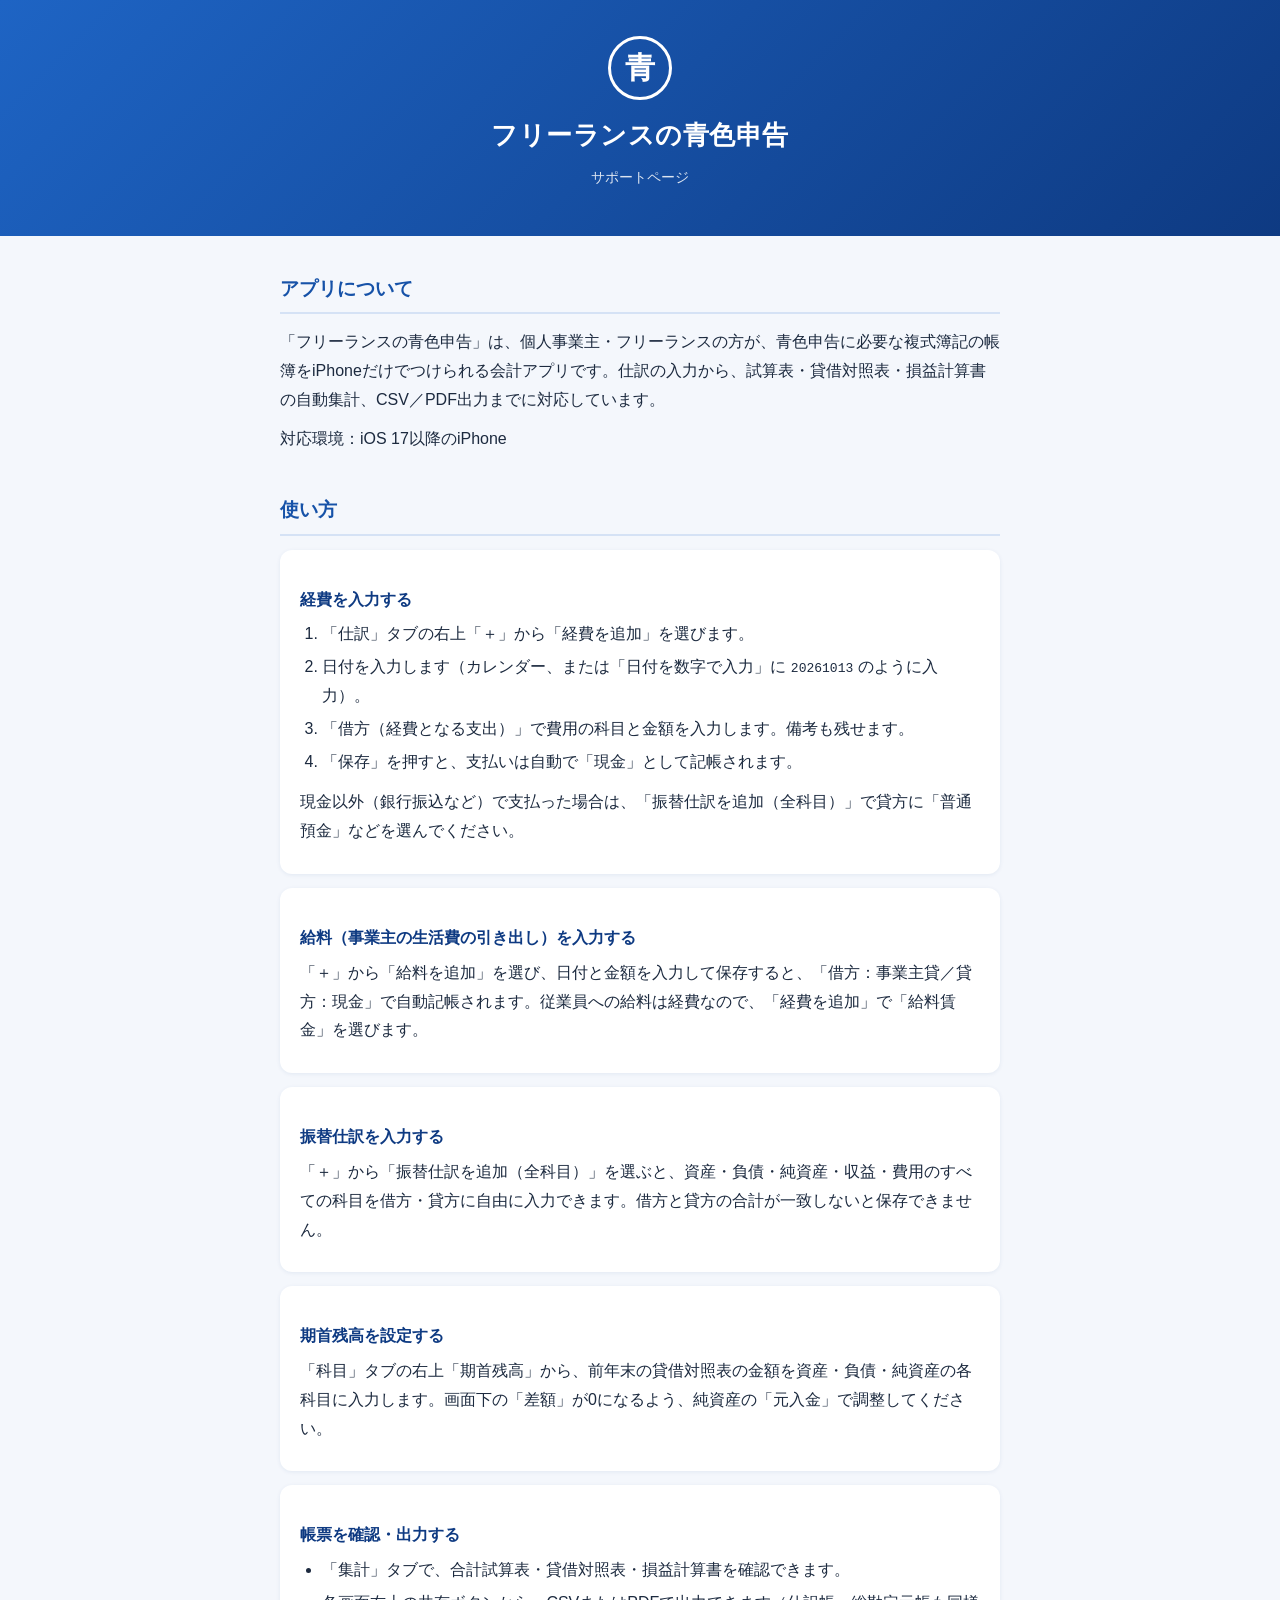
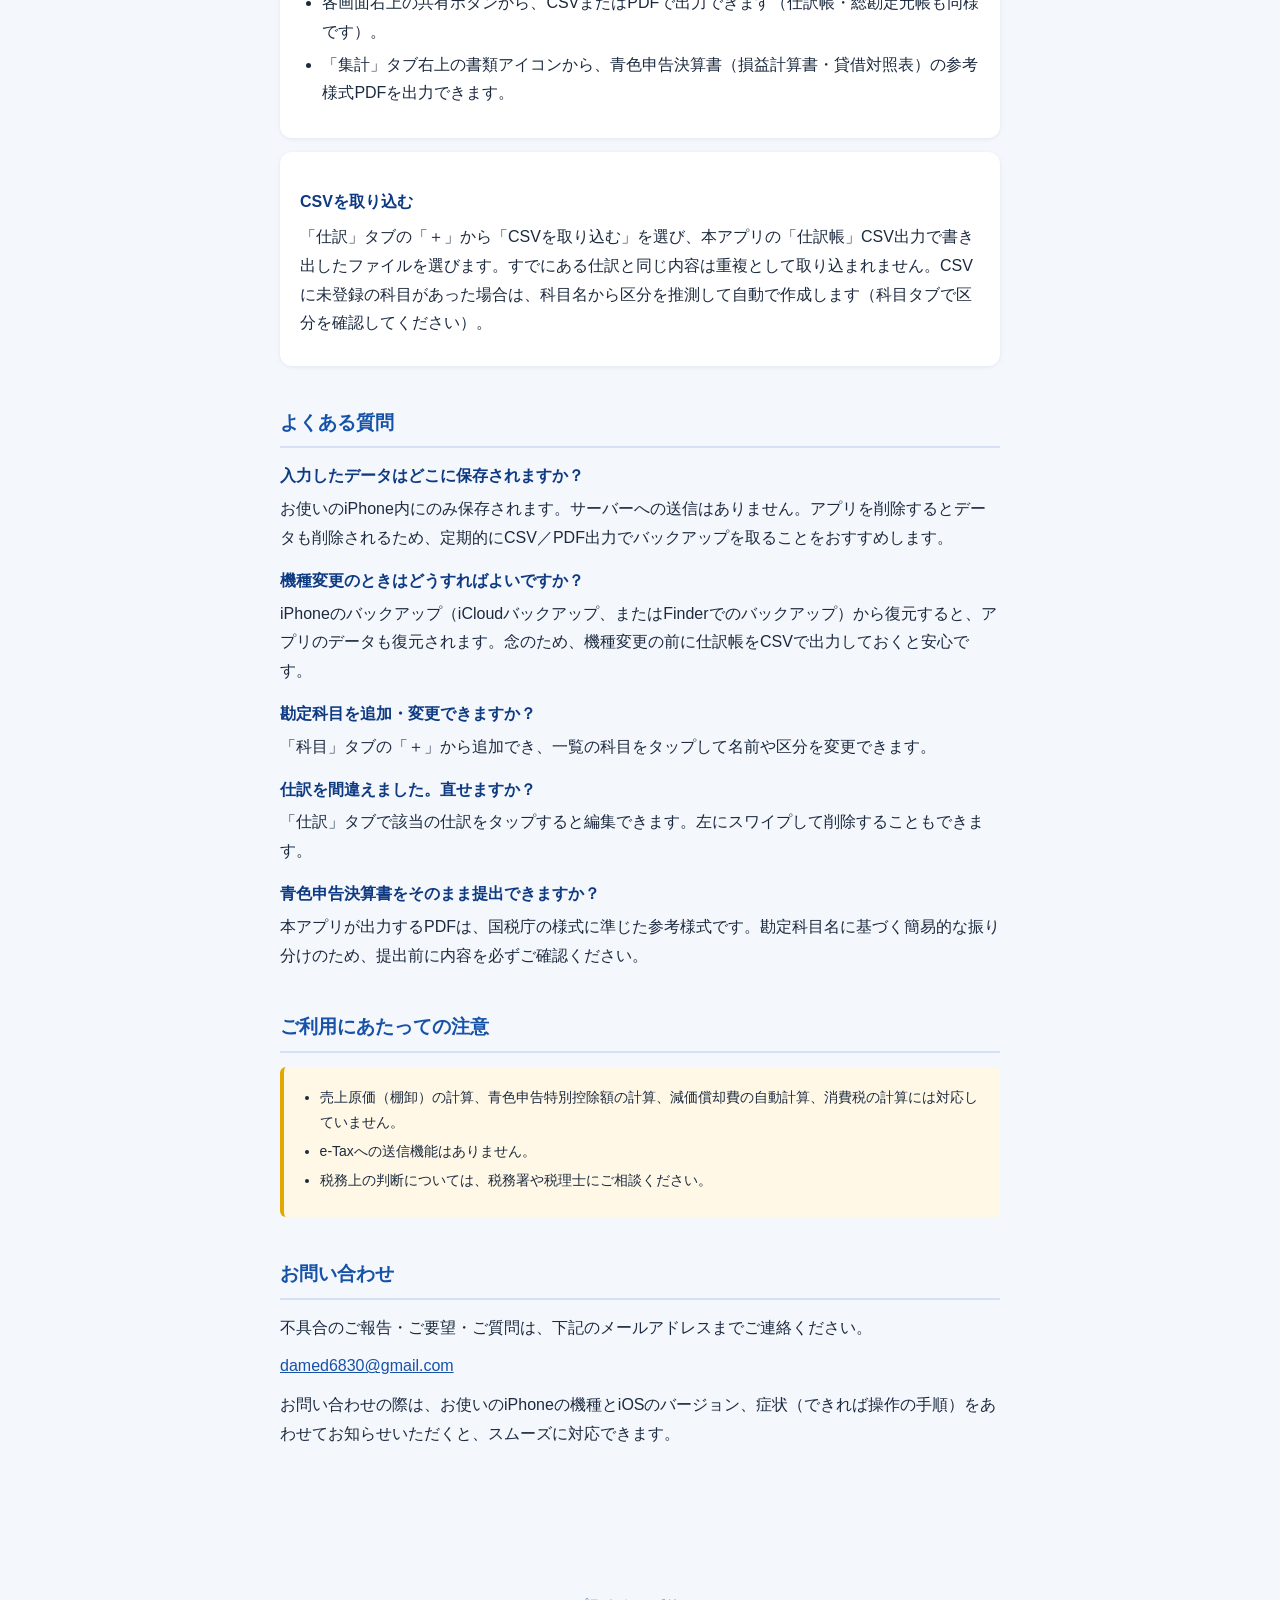
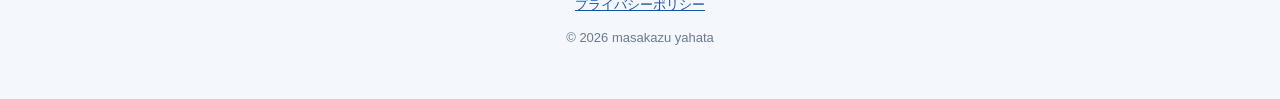
==== index.html @ 9f4fddbc "Add files via upload" ====
<!DOCTYPE html>
<html lang="ja">
<head>
  <meta charset="UTF-8">
  <meta name="viewport" content="width=device-width, initial-scale=1.0">
  <title>フリーランスの青色申告 サポート</title>
  <meta name="description" content="フリーランスの青色申告のサポートページです。使い方・よくある質問・お問い合わせ先をご案内します。">
  <link rel="stylesheet" href="style.css">
</head>
<body>
  <header>
    <div class="badge">青</div>
    <h1>フリーランスの青色申告</h1>
    <p>サポートページ</p>
  </header>

  <div class="container">

    <section>
      <h2>アプリについて</h2>
      <p>「フリーランスの青色申告」は、個人事業主・フリーランスの方が、青色申告に必要な複式簿記の帳簿をiPhoneだけでつけられる会計アプリです。仕訳の入力から、試算表・貸借対照表・損益計算書の自動集計、CSV／PDF出力までに対応しています。</p>
      <p>対応環境：iOS 17以降のiPhone</p>
    </section>

    <section>
      <h2>使い方</h2>

      <div class="card">
        <h3>経費を入力する</h3>
        <ol>
          <li>「仕訳」タブの右上「＋」から「経費を追加」を選びます。</li>
          <li>日付を入力します（カレンダー、または「日付を数字で入力」に <code>20261013</code> のように入力）。</li>
          <li>「借方（経費となる支出）」で費用の科目と金額を入力します。備考も残せます。</li>
          <li>「保存」を押すと、支払いは自動で「現金」として記帳されます。</li>
        </ol>
        <p>現金以外（銀行振込など）で支払った場合は、「振替仕訳を追加（全科目）」で貸方に「普通預金」などを選んでください。</p>
      </div>

      <div class="card">
        <h3>給料（事業主の生活費の引き出し）を入力する</h3>
        <p>「＋」から「給料を追加」を選び、日付と金額を入力して保存すると、「借方：事業主貸／貸方：現金」で自動記帳されます。従業員への給料は経費なので、「経費を追加」で「給料賃金」を選びます。</p>
      </div>

      <div class="card">
        <h3>振替仕訳を入力する</h3>
        <p>「＋」から「振替仕訳を追加（全科目）」を選ぶと、資産・負債・純資産・収益・費用のすべての科目を借方・貸方に自由に入力できます。借方と貸方の合計が一致しないと保存できません。</p>
      </div>

      <div class="card">
        <h3>期首残高を設定する</h3>
        <p>「科目」タブの右上「期首残高」から、前年末の貸借対照表の金額を資産・負債・純資産の各科目に入力します。画面下の「差額」が0になるよう、純資産の「元入金」で調整してください。</p>
      </div>

      <div class="card">
        <h3>帳票を確認・出力する</h3>
        <ul>
          <li>「集計」タブで、合計試算表・貸借対照表・損益計算書を確認できます。</li>
          <li>各画面右上の共有ボタンから、CSVまたはPDFで出力できます（仕訳帳・総勘定元帳も同様です）。</li>
          <li>「集計」タブ右上の書類アイコンから、青色申告決算書（損益計算書・貸借対照表）の参考様式PDFを出力できます。</li>
        </ul>
      </div>

      <div class="card">
        <h3>CSVを取り込む</h3>
        <p>「仕訳」タブの「＋」から「CSVを取り込む」を選び、本アプリの「仕訳帳」CSV出力で書き出したファイルを選びます。すでにある仕訳と同じ内容は重複として取り込まれません。CSVに未登録の科目があった場合は、科目名から区分を推測して自動で作成します（科目タブで区分を確認してください）。</p>
      </div>
    </section>

    <section>
      <h2>よくある質問</h2>
      <dl class="faq">
        <dt>入力したデータはどこに保存されますか？</dt>
        <dd>お使いのiPhone内にのみ保存されます。サーバーへの送信はありません。アプリを削除するとデータも削除されるため、定期的にCSV／PDF出力でバックアップを取ることをおすすめします。</dd>

        <dt>機種変更のときはどうすればよいですか？</dt>
        <dd>iPhoneのバックアップ（iCloudバックアップ、またはFinderでのバックアップ）から復元すると、アプリのデータも復元されます。念のため、機種変更の前に仕訳帳をCSVで出力しておくと安心です。</dd>

        <dt>勘定科目を追加・変更できますか？</dt>
        <dd>「科目」タブの「＋」から追加でき、一覧の科目をタップして名前や区分を変更できます。</dd>

        <dt>仕訳を間違えました。直せますか？</dt>
        <dd>「仕訳」タブで該当の仕訳をタップすると編集できます。左にスワイプして削除することもできます。</dd>

        <dt>青色申告決算書をそのまま提出できますか？</dt>
        <dd>本アプリが出力するPDFは、国税庁の様式に準じた参考様式です。勘定科目名に基づく簡易的な振り分けのため、提出前に内容を必ずご確認ください。</dd>
      </dl>
    </section>

    <section>
      <h2>ご利用にあたっての注意</h2>
      <div class="note">
        <ul>
          <li>売上原価（棚卸）の計算、青色申告特別控除額の計算、減価償却費の自動計算、消費税の計算には対応していません。</li>
          <li>e-Taxへの送信機能はありません。</li>
          <li>税務上の判断については、税務署や税理士にご相談ください。</li>
        </ul>
      </div>
    </section>

    <section>
      <h2>お問い合わせ</h2>
      <p>不具合のご報告・ご要望・ご質問は、下記のメールアドレスまでご連絡ください。</p>
      <p><a href="mailto:damed6830@gmail.com">damed6830@gmail.com</a></p>
      <p>お問い合わせの際は、お使いのiPhoneの機種とiOSのバージョン、症状（できれば操作の手順）をあわせてお知らせいただくと、スムーズに対応できます。</p>
    </section>

  </div>

  <footer>
    <a href="privacy.html">プライバシーポリシー</a>
    <p style="margin-top:10px;">© 2026 masakazu yahata</p>
  </footer>
</body>
</html>
---- style.css ----
* { margin: 0; padding: 0; box-sizing: border-box; }
body {
  font-family: -apple-system, BlinkMacSystemFont, "Hiragino Sans", "Hiragino Kaku Gothic ProN", "Yu Gothic", sans-serif;
  background: #f4f7fc;
  color: #1c2a3f;
  line-height: 1.8;
}
header {
  background: linear-gradient(135deg, #1e64c4 0%, #0e3a82 100%);
  color: #fff;
  padding: 36px 20px;
  text-align: center;
}
.badge {
  display: inline-flex; align-items: center; justify-content: center;
  width: 64px; height: 64px; border-radius: 50%;
  border: 3px solid #fff; font-size: 30px; font-weight: 700; margin-bottom: 12px;
}
header h1 { font-size: 26px; letter-spacing: 0.02em; }
header p { margin-top: 6px; font-size: 14px; opacity: 0.85; }
.container { max-width: 760px; margin: 0 auto; padding: 36px 20px 80px; }
section { margin-bottom: 40px; }
h2 {
  font-size: 19px; color: #1652a8; margin-bottom: 14px;
  padding-bottom: 6px; border-bottom: 2px solid #d5e2f5;
}
h3 { font-size: 16px; margin: 18px 0 6px; color: #0e3a82; }
p { margin-bottom: 10px; }
ul, ol { margin: 6px 0 12px 1.4em; }
li { margin-bottom: 4px; }
.card {
  background: #fff; border-radius: 12px; padding: 18px 20px;
  box-shadow: 0 1px 4px rgba(14, 58, 130, 0.08); margin-bottom: 14px;
}
.note { background: #fff8e6; border-left: 4px solid #e0a800; padding: 12px 16px; border-radius: 6px; font-size: 14px; }
a { color: #1652a8; }
footer { text-align: center; font-size: 13px; color: #6b7a90; padding: 24px 20px 40px; }
footer a { margin: 0 8px; }
dl.faq dt { font-weight: 700; margin-top: 14px; color: #0e3a82; }
dl.faq dd { margin-left: 0; margin-top: 4px; }
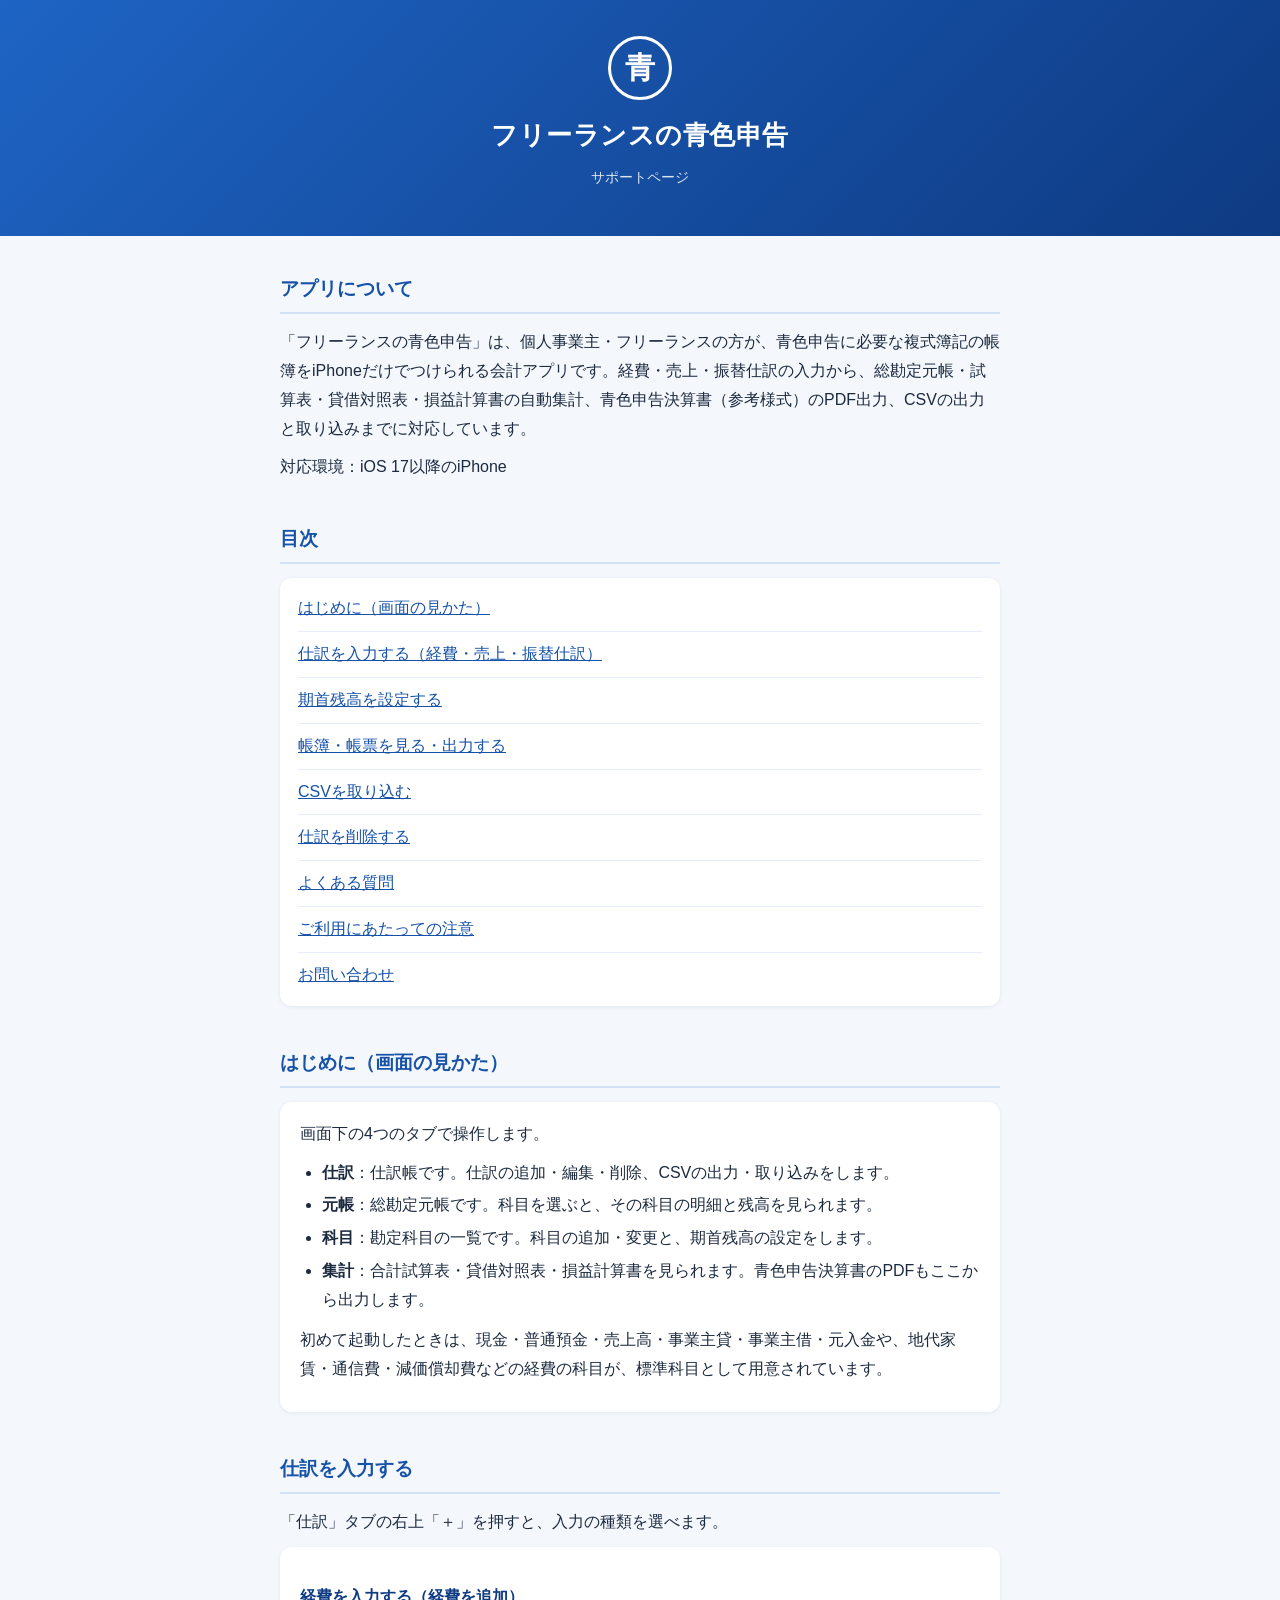
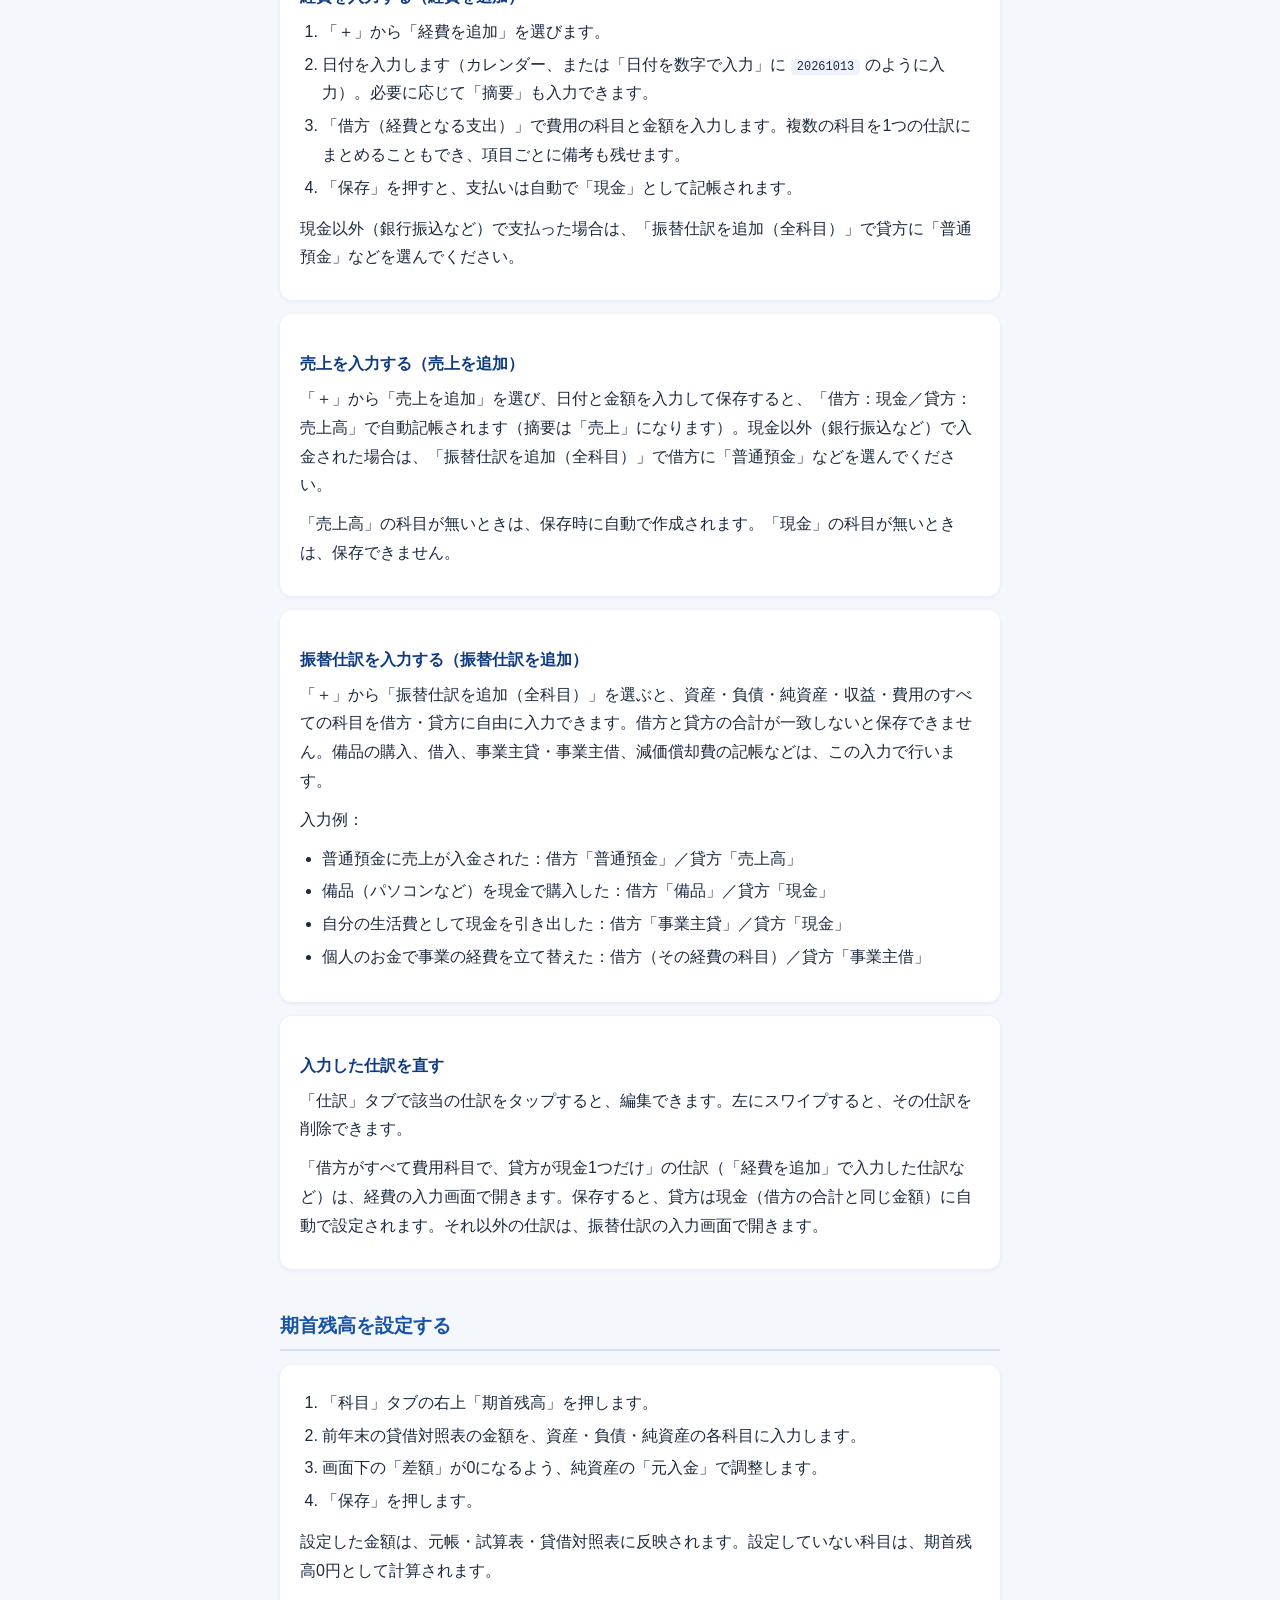
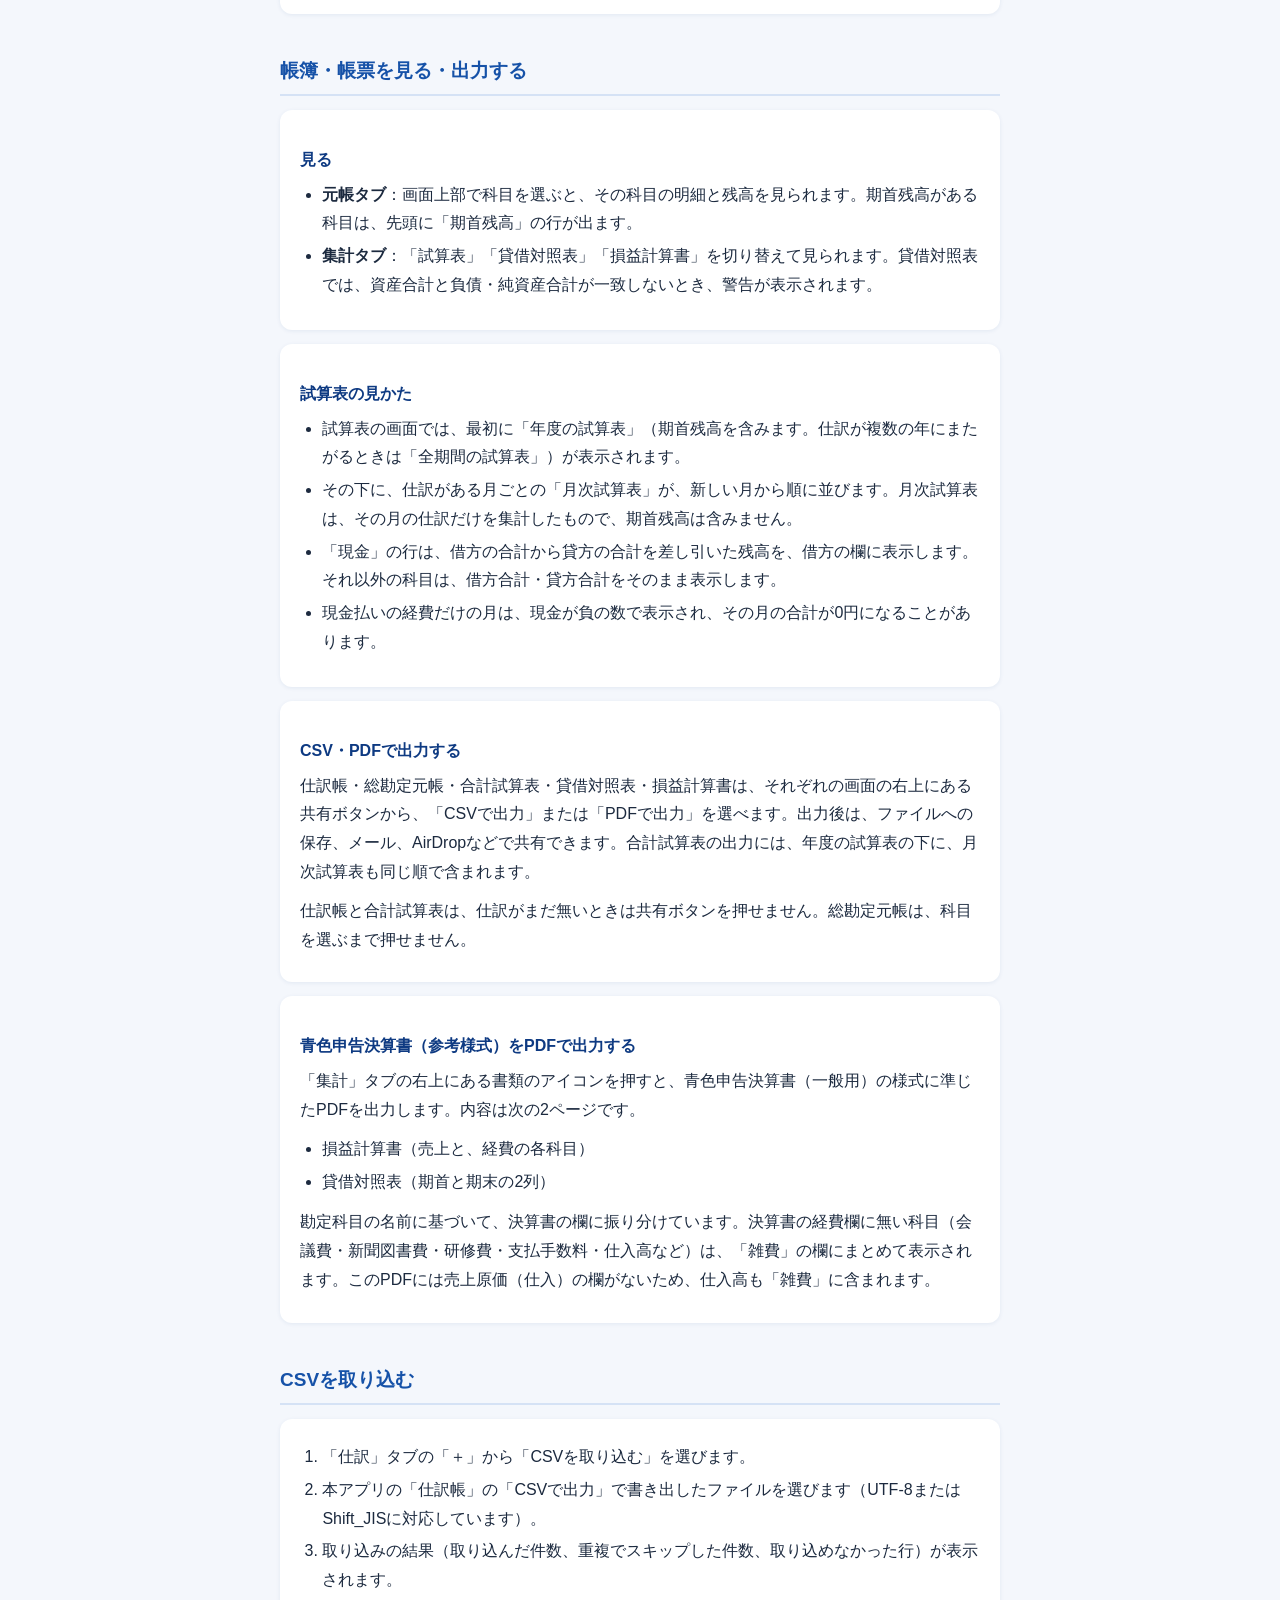
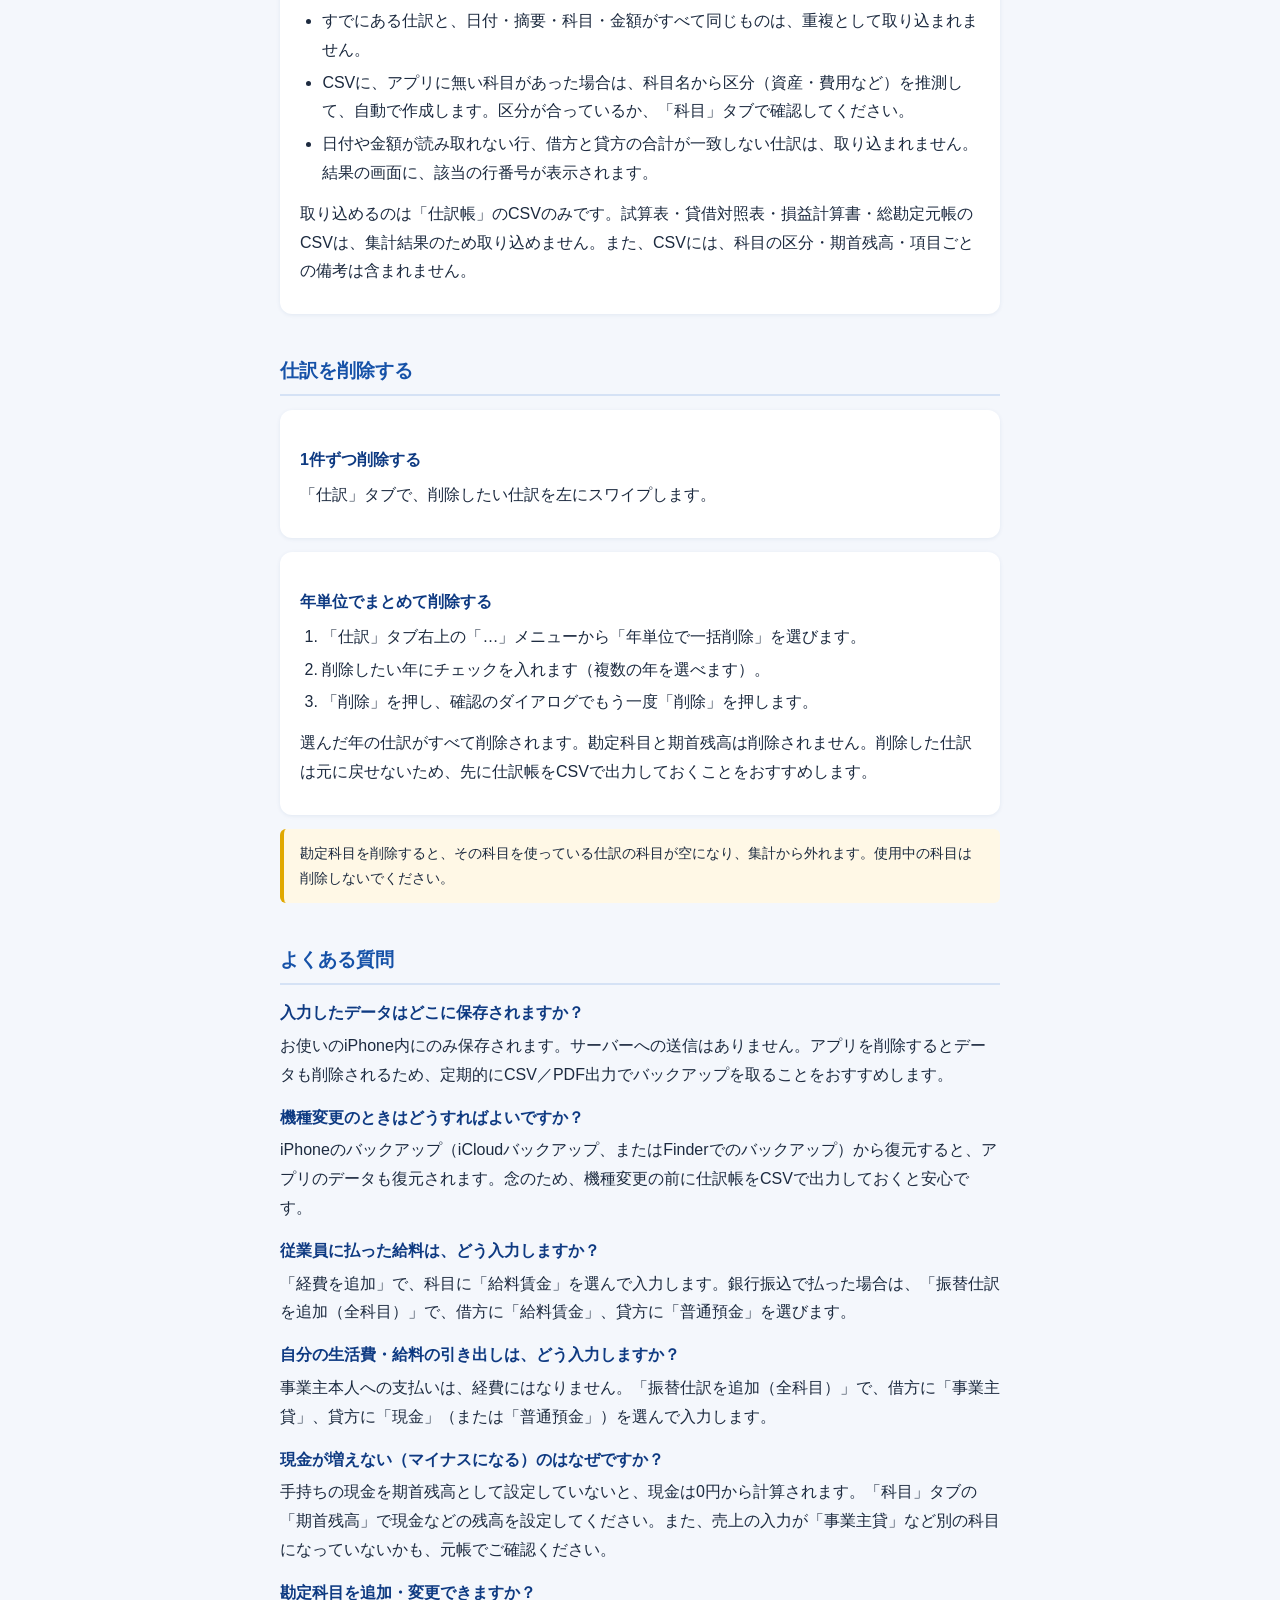
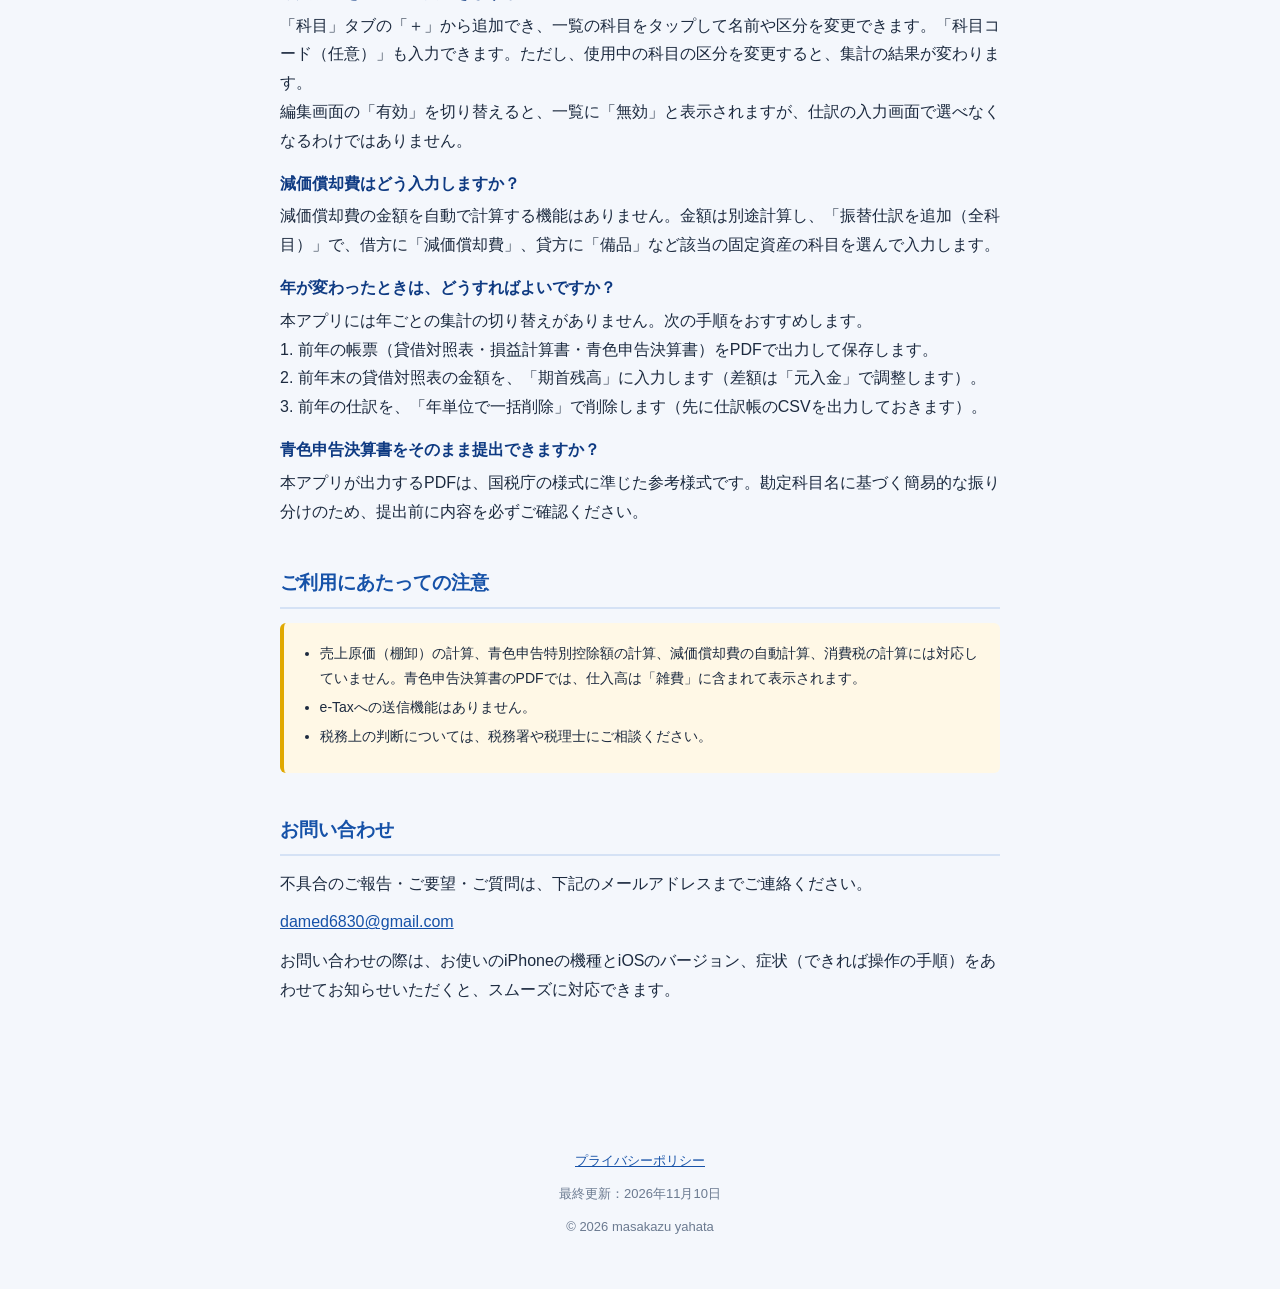
==== commit a6bd64ce: "Add files via upload" ====
--- a/index.html
+++ b/index.html
@@ -4,7 +4,7 @@
   <meta charset="UTF-8">
   <meta name="viewport" content="width=device-width, initial-scale=1.0">
   <title>フリーランスの青色申告 サポート</title>
-  <meta name="description" content="フリーランスの青色申告のサポートページです。使い方・よくある質問・お問い合わせ先をご案内します。">
+  <meta name="description" content="フリーランスの青色申告のサポートページです。仕訳の入力、期首残高、帳票のCSV／PDF出力、CSV取り込みなどの使い方と、よくある質問、お問い合わせ先をご案内します。">
   <link rel="stylesheet" href="style.css">
 </head>
 <body>
@@ -18,55 +18,168 @@
 
     <section>
       <h2>アプリについて</h2>
-      <p>「フリーランスの青色申告」は、個人事業主・フリーランスの方が、青色申告に必要な複式簿記の帳簿をiPhoneだけでつけられる会計アプリです。仕訳の入力から、試算表・貸借対照表・損益計算書の自動集計、CSV／PDF出力までに対応しています。</p>
+      <p>「フリーランスの青色申告」は、個人事業主・フリーランスの方が、青色申告に必要な複式簿記の帳簿をiPhoneだけでつけられる会計アプリです。経費・売上・振替仕訳の入力から、総勘定元帳・試算表・貸借対照表・損益計算書の自動集計、青色申告決算書（参考様式）のPDF出力、CSVの出力と取り込みまでに対応しています。</p>
       <p>対応環境：iOS 17以降のiPhone</p>
     </section>
 
     <section>
-      <h2>使い方</h2>
-
-      <div class="card">
-        <h3>経費を入力する</h3>
-        <ol>
-          <li>「仕訳」タブの右上「＋」から「経費を追加」を選びます。</li>
-          <li>日付を入力します（カレンダー、または「日付を数字で入力」に <code>20261013</code> のように入力）。</li>
-          <li>「借方（経費となる支出）」で費用の科目と金額を入力します。備考も残せます。</li>
+      <h2>目次</h2>
+      <ul class="toc">
+        <li><a href="#start">はじめに（画面の見かた）</a></li>
+        <li><a href="#entry">仕訳を入力する（経費・売上・振替仕訳）</a></li>
+        <li><a href="#opening">期首残高を設定する</a></li>
+        <li><a href="#reports">帳簿・帳票を見る・出力する</a></li>
+        <li><a href="#csv">CSVを取り込む</a></li>
+        <li><a href="#delete">仕訳を削除する</a></li>
+        <li><a href="#faq">よくある質問</a></li>
+        <li><a href="#notice">ご利用にあたっての注意</a></li>
+        <li><a href="#contact">お問い合わせ</a></li>
+      </ul>
+    </section>
+
+    <section id="start">
+      <h2>はじめに（画面の見かた）</h2>
+      <div class="card">
+        <p>画面下の4つのタブで操作します。</p>
+        <ul>
+          <li><strong>仕訳</strong>：仕訳帳です。仕訳の追加・編集・削除、CSVの出力・取り込みをします。</li>
+          <li><strong>元帳</strong>：総勘定元帳です。科目を選ぶと、その科目の明細と残高を見られます。</li>
+          <li><strong>科目</strong>：勘定科目の一覧です。科目の追加・変更と、期首残高の設定をします。</li>
+          <li><strong>集計</strong>：合計試算表・貸借対照表・損益計算書を見られます。青色申告決算書のPDFもここから出力します。</li>
+        </ul>
+        <p>初めて起動したときは、現金・普通預金・売上高・事業主貸・事業主借・元入金や、地代家賃・通信費・減価償却費などの経費の科目が、標準科目として用意されています。</p>
+      </div>
+    </section>
+
+    <section id="entry">
+      <h2>仕訳を入力する</h2>
+      <p>「仕訳」タブの右上「＋」を押すと、入力の種類を選べます。</p>
+
+      <div class="card">
+        <h3>経費を入力する（経費を追加）</h3>
+        <ol>
+          <li>「＋」から「経費を追加」を選びます。</li>
+          <li>日付を入力します（カレンダー、または「日付を数字で入力」に <code>20261013</code> のように入力）。必要に応じて「摘要」も入力できます。</li>
+          <li>「借方（経費となる支出）」で費用の科目と金額を入力します。複数の科目を1つの仕訳にまとめることもでき、項目ごとに備考も残せます。</li>
           <li>「保存」を押すと、支払いは自動で「現金」として記帳されます。</li>
         </ol>
         <p>現金以外（銀行振込など）で支払った場合は、「振替仕訳を追加（全科目）」で貸方に「普通預金」などを選んでください。</p>
       </div>
 
       <div class="card">
-        <h3>給料（事業主の生活費の引き出し）を入力する</h3>
-        <p>「＋」から「給料を追加」を選び、日付と金額を入力して保存すると、「借方：事業主貸／貸方：現金」で自動記帳されます。従業員への給料は経費なので、「経費を追加」で「給料賃金」を選びます。</p>
-      </div>
-
-      <div class="card">
-        <h3>振替仕訳を入力する</h3>
-        <p>「＋」から「振替仕訳を追加（全科目）」を選ぶと、資産・負債・純資産・収益・費用のすべての科目を借方・貸方に自由に入力できます。借方と貸方の合計が一致しないと保存できません。</p>
-      </div>
-
-      <div class="card">
-        <h3>期首残高を設定する</h3>
-        <p>「科目」タブの右上「期首残高」から、前年末の貸借対照表の金額を資産・負債・純資産の各科目に入力します。画面下の「差額」が0になるよう、純資産の「元入金」で調整してください。</p>
-      </div>
-
-      <div class="card">
-        <h3>帳票を確認・出力する</h3>
-        <ul>
-          <li>「集計」タブで、合計試算表・貸借対照表・損益計算書を確認できます。</li>
-          <li>各画面右上の共有ボタンから、CSVまたはPDFで出力できます（仕訳帳・総勘定元帳も同様です）。</li>
-          <li>「集計」タブ右上の書類アイコンから、青色申告決算書（損益計算書・貸借対照表）の参考様式PDFを出力できます。</li>
-        </ul>
-      </div>
-
-      <div class="card">
-        <h3>CSVを取り込む</h3>
-        <p>「仕訳」タブの「＋」から「CSVを取り込む」を選び、本アプリの「仕訳帳」CSV出力で書き出したファイルを選びます。すでにある仕訳と同じ内容は重複として取り込まれません。CSVに未登録の科目があった場合は、科目名から区分を推測して自動で作成します（科目タブで区分を確認してください）。</p>
-      </div>
-    </section>
-
-    <section>
+        <h3>売上を入力する（売上を追加）</h3>
+        <p>「＋」から「売上を追加」を選び、日付と金額を入力して保存すると、「借方：現金／貸方：売上高」で自動記帳されます（摘要は「売上」になります）。現金以外（銀行振込など）で入金された場合は、「振替仕訳を追加（全科目）」で借方に「普通預金」などを選んでください。</p>
+        <p>「売上高」の科目が無いときは、保存時に自動で作成されます。「現金」の科目が無いときは、保存できません。</p>
+      </div>
+
+      <div class="card">
+        <h3>振替仕訳を入力する（振替仕訳を追加）</h3>
+        <p>「＋」から「振替仕訳を追加（全科目）」を選ぶと、資産・負債・純資産・収益・費用のすべての科目を借方・貸方に自由に入力できます。借方と貸方の合計が一致しないと保存できません。備品の購入、借入、事業主貸・事業主借、減価償却費の記帳などは、この入力で行います。</p>
+        <p>入力例：</p>
+        <ul>
+          <li>普通預金に売上が入金された：借方「普通預金」／貸方「売上高」</li>
+          <li>備品（パソコンなど）を現金で購入した：借方「備品」／貸方「現金」</li>
+          <li>自分の生活費として現金を引き出した：借方「事業主貸」／貸方「現金」</li>
+          <li>個人のお金で事業の経費を立て替えた：借方（その経費の科目）／貸方「事業主借」</li>
+        </ul>
+      </div>
+
+      <div class="card">
+        <h3>入力した仕訳を直す</h3>
+        <p>「仕訳」タブで該当の仕訳をタップすると、編集できます。左にスワイプすると、その仕訳を削除できます。</p>
+        <p>「借方がすべて費用科目で、貸方が現金1つだけ」の仕訳（「経費を追加」で入力した仕訳など）は、経費の入力画面で開きます。保存すると、貸方は現金（借方の合計と同じ金額）に自動で設定されます。それ以外の仕訳は、振替仕訳の入力画面で開きます。</p>
+      </div>
+    </section>
+
+    <section id="opening">
+      <h2>期首残高を設定する</h2>
+      <div class="card">
+        <ol>
+          <li>「科目」タブの右上「期首残高」を押します。</li>
+          <li>前年末の貸借対照表の金額を、資産・負債・純資産の各科目に入力します。</li>
+          <li>画面下の「差額」が0になるよう、純資産の「元入金」で調整します。</li>
+          <li>「保存」を押します。</li>
+        </ol>
+        <p>設定した金額は、元帳・試算表・貸借対照表に反映されます。設定していない科目は、期首残高0円として計算されます。</p>
+      </div>
+    </section>
+
+    <section id="reports">
+      <h2>帳簿・帳票を見る・出力する</h2>
+
+      <div class="card">
+        <h3>見る</h3>
+        <ul>
+          <li><strong>元帳タブ</strong>：画面上部で科目を選ぶと、その科目の明細と残高を見られます。期首残高がある科目は、先頭に「期首残高」の行が出ます。</li>
+          <li><strong>集計タブ</strong>：「試算表」「貸借対照表」「損益計算書」を切り替えて見られます。貸借対照表では、資産合計と負債・純資産合計が一致しないとき、警告が表示されます。</li>
+        </ul>
+      </div>
+
+      <div class="card">
+        <h3>試算表の見かた</h3>
+        <ul>
+          <li>試算表の画面では、最初に「年度の試算表」（期首残高を含みます。仕訳が複数の年にまたがるときは「全期間の試算表」）が表示されます。</li>
+          <li>その下に、仕訳がある月ごとの「月次試算表」が、新しい月から順に並びます。月次試算表は、その月の仕訳だけを集計したもので、期首残高は含みません。</li>
+          <li>「現金」の行は、借方の合計から貸方の合計を差し引いた残高を、借方の欄に表示します。それ以外の科目は、借方合計・貸方合計をそのまま表示します。</li>
+          <li>現金払いの経費だけの月は、現金が負の数で表示され、その月の合計が0円になることがあります。</li>
+        </ul>
+      </div>
+
+      <div class="card">
+        <h3>CSV・PDFで出力する</h3>
+        <p>仕訳帳・総勘定元帳・合計試算表・貸借対照表・損益計算書は、それぞれの画面の右上にある共有ボタンから、「CSVで出力」または「PDFで出力」を選べます。出力後は、ファイルへの保存、メール、AirDropなどで共有できます。合計試算表の出力には、年度の試算表の下に、月次試算表も同じ順で含まれます。</p>
+        <p>仕訳帳と合計試算表は、仕訳がまだ無いときは共有ボタンを押せません。総勘定元帳は、科目を選ぶまで押せません。</p>
+      </div>
+
+      <div class="card">
+        <h3>青色申告決算書（参考様式）をPDFで出力する</h3>
+        <p>「集計」タブの右上にある書類のアイコンを押すと、青色申告決算書（一般用）の様式に準じたPDFを出力します。内容は次の2ページです。</p>
+        <ul>
+          <li>損益計算書（売上と、経費の各科目）</li>
+          <li>貸借対照表（期首と期末の2列）</li>
+        </ul>
+        <p>勘定科目の名前に基づいて、決算書の欄に振り分けています。決算書の経費欄に無い科目（会議費・新聞図書費・研修費・支払手数料・仕入高など）は、「雑費」の欄にまとめて表示されます。このPDFには売上原価（仕入）の欄がないため、仕入高も「雑費」に含まれます。</p>
+      </div>
+    </section>
+
+    <section id="csv">
+      <h2>CSVを取り込む</h2>
+      <div class="card">
+        <ol>
+          <li>「仕訳」タブの「＋」から「CSVを取り込む」を選びます。</li>
+          <li>本アプリの「仕訳帳」の「CSVで出力」で書き出したファイルを選びます（UTF-8またはShift_JISに対応しています）。</li>
+          <li>取り込みの結果（取り込んだ件数、重複でスキップした件数、取り込めなかった行）が表示されます。</li>
+        </ol>
+        <ul>
+          <li>すでにある仕訳と、日付・摘要・科目・金額がすべて同じものは、重複として取り込まれません。</li>
+          <li>CSVに、アプリに無い科目があった場合は、科目名から区分（資産・費用など）を推測して、自動で作成します。区分が合っているか、「科目」タブで確認してください。</li>
+          <li>日付や金額が読み取れない行、借方と貸方の合計が一致しない仕訳は、取り込まれません。結果の画面に、該当の行番号が表示されます。</li>
+        </ul>
+        <p>取り込めるのは「仕訳帳」のCSVのみです。試算表・貸借対照表・損益計算書・総勘定元帳のCSVは、集計結果のため取り込めません。また、CSVには、科目の区分・期首残高・項目ごとの備考は含まれません。</p>
+      </div>
+    </section>
+
+    <section id="delete">
+      <h2>仕訳を削除する</h2>
+      <div class="card">
+        <h3>1件ずつ削除する</h3>
+        <p>「仕訳」タブで、削除したい仕訳を左にスワイプします。</p>
+      </div>
+      <div class="card">
+        <h3>年単位でまとめて削除する</h3>
+        <ol>
+          <li>「仕訳」タブ右上の「…」メニューから「年単位で一括削除」を選びます。</li>
+          <li>削除したい年にチェックを入れます（複数の年を選べます）。</li>
+          <li>「削除」を押し、確認のダイアログでもう一度「削除」を押します。</li>
+        </ol>
+        <p>選んだ年の仕訳がすべて削除されます。勘定科目と期首残高は削除されません。削除した仕訳は元に戻せないため、先に仕訳帳をCSVで出力しておくことをおすすめします。</p>
+      </div>
+      <div class="note">
+        <p>勘定科目を削除すると、その科目を使っている仕訳の科目が空になり、集計から外れます。使用中の科目は削除しないでください。</p>
+      </div>
+    </section>
+
+    <section id="faq">
       <h2>よくある質問</h2>
       <dl class="faq">
         <dt>入力したデータはどこに保存されますか？</dt>
@@ -75,29 +188,44 @@
         <dt>機種変更のときはどうすればよいですか？</dt>
         <dd>iPhoneのバックアップ（iCloudバックアップ、またはFinderでのバックアップ）から復元すると、アプリのデータも復元されます。念のため、機種変更の前に仕訳帳をCSVで出力しておくと安心です。</dd>
 
+        <dt>従業員に払った給料は、どう入力しますか？</dt>
+        <dd>「経費を追加」で、科目に「給料賃金」を選んで入力します。銀行振込で払った場合は、「振替仕訳を追加（全科目）」で、借方に「給料賃金」、貸方に「普通預金」を選びます。</dd>
+
+        <dt>自分の生活費・給料の引き出しは、どう入力しますか？</dt>
+        <dd>事業主本人への支払いは、経費にはなりません。「振替仕訳を追加（全科目）」で、借方に「事業主貸」、貸方に「現金」（または「普通預金」）を選んで入力します。</dd>
+
+        <dt>現金が増えない（マイナスになる）のはなぜですか？</dt>
+        <dd>手持ちの現金を期首残高として設定していないと、現金は0円から計算されます。「科目」タブの「期首残高」で現金などの残高を設定してください。また、売上の入力が「事業主貸」など別の科目になっていないかも、元帳でご確認ください。</dd>
+
         <dt>勘定科目を追加・変更できますか？</dt>
-        <dd>「科目」タブの「＋」から追加でき、一覧の科目をタップして名前や区分を変更できます。</dd>
-
-        <dt>仕訳を間違えました。直せますか？</dt>
-        <dd>「仕訳」タブで該当の仕訳をタップすると編集できます。左にスワイプして削除することもできます。</dd>
+        <dd>「科目」タブの「＋」から追加でき、一覧の科目をタップして名前や区分を変更できます。「科目コード（任意）」も入力できます。ただし、使用中の科目の区分を変更すると、集計の結果が変わります。<br>編集画面の「有効」を切り替えると、一覧に「無効」と表示されますが、仕訳の入力画面で選べなくなるわけではありません。</dd>
+
+        <dt>減価償却費はどう入力しますか？</dt>
+        <dd>減価償却費の金額を自動で計算する機能はありません。金額は別途計算し、「振替仕訳を追加（全科目）」で、借方に「減価償却費」、貸方に「備品」など該当の固定資産の科目を選んで入力します。</dd>
+
+        <dt>年が変わったときは、どうすればよいですか？</dt>
+        <dd>本アプリには年ごとの集計の切り替えがありません。次の手順をおすすめします。<br>
+          1. 前年の帳票（貸借対照表・損益計算書・青色申告決算書）をPDFで出力して保存します。<br>
+          2. 前年末の貸借対照表の金額を、「期首残高」に入力します（差額は「元入金」で調整します）。<br>
+          3. 前年の仕訳を、「年単位で一括削除」で削除します（先に仕訳帳のCSVを出力しておきます）。</dd>
 
         <dt>青色申告決算書をそのまま提出できますか？</dt>
         <dd>本アプリが出力するPDFは、国税庁の様式に準じた参考様式です。勘定科目名に基づく簡易的な振り分けのため、提出前に内容を必ずご確認ください。</dd>
       </dl>
     </section>
 
-    <section>
+    <section id="notice">
       <h2>ご利用にあたっての注意</h2>
       <div class="note">
         <ul>
-          <li>売上原価（棚卸）の計算、青色申告特別控除額の計算、減価償却費の自動計算、消費税の計算には対応していません。</li>
+          <li>売上原価（棚卸）の計算、青色申告特別控除額の計算、減価償却費の自動計算、消費税の計算には対応していません。青色申告決算書のPDFでは、仕入高は「雑費」に含まれて表示されます。</li>
           <li>e-Taxへの送信機能はありません。</li>
           <li>税務上の判断については、税務署や税理士にご相談ください。</li>
         </ul>
       </div>
     </section>
 
-    <section>
+    <section id="contact">
       <h2>お問い合わせ</h2>
       <p>不具合のご報告・ご要望・ご質問は、下記のメールアドレスまでご連絡ください。</p>
       <p><a href="mailto:damed6830@gmail.com">damed6830@gmail.com</a></p>
@@ -108,7 +236,8 @@
 
   <footer>
     <a href="privacy.html">プライバシーポリシー</a>
-    <p style="margin-top:10px;">© 2026 masakazu yahata</p>
+    <p style="margin-top:10px;">最終更新：2026年11月10日</p>
+    <p>© 2026 masakazu yahata</p>
   </footer>
 </body>
 </html>
--- a/style.css
+++ b/style.css
@@ -38,3 +38,10 @@
 footer a { margin: 0 8px; }
 dl.faq dt { font-weight: 700; margin-top: 14px; color: #0e3a82; }
 dl.faq dd { margin-left: 0; margin-top: 4px; }
+ul.toc { list-style: none; margin: 0; background: #fff; border-radius: 12px; padding: 8px 18px; box-shadow: 0 1px 4px rgba(14, 58, 130, 0.08); }
+ul.toc li { margin: 0; padding: 8px 0; border-bottom: 1px solid #e6edf8; }
+ul.toc li:last-child { border-bottom: none; }
+html { scroll-behavior: smooth; }
+section[id] { scroll-margin-top: 12px; }
+.note p:last-child { margin-bottom: 0; }
+code { background: #eef3fb; padding: 1px 6px; border-radius: 4px; font-size: 0.92em; }
